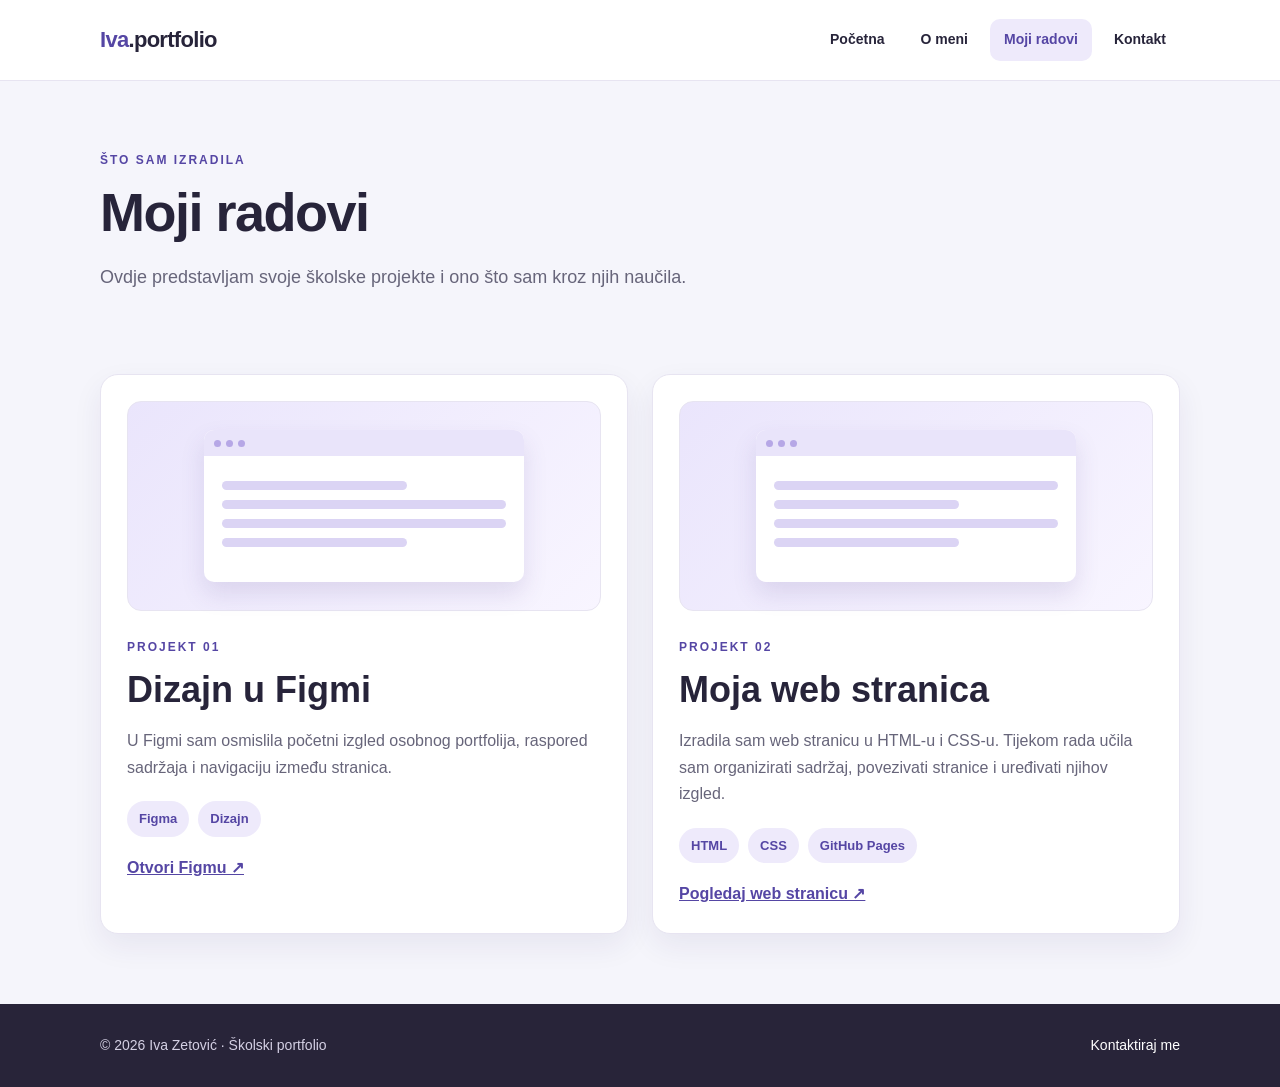
==== moji-radovi.html @ 2b5a87a5 "Add files via upload add school project" ====
<!DOCTYPE html>
<html lang="hr">
  <head>
    <meta charset="UTF-8" />
    <meta name="viewport" content="width=device-width, initial-scale=1.0" />
    <meta
      name="description"
      content="Moji školski radovi – dizajn u Figmi i web stranice izrađene tijekom nastave."
    />
    <title>Moji radovi | Portfolio Ive Zetović</title>
    <link rel="stylesheet" href="moji-radovi.css" />
  </head>
  <body>
    <header class="site-header">
      <div class="container header-inner">
        <a class="logo" href="index.html">Iva<span>.portfolio</span></a>
        <nav aria-label="Glavna navigacija">
          <ul>
            <li><a href="index.html">Početna</a></li>
            <li><a href="o-meni.html">O meni</a></li>
            <li>
              <a href="moji-radovi.html" aria-current="page">Moji radovi</a>
            </li>
            <li><a href="kontakt.html">Kontakt</a></li>
          </ul>
        </nav>
      </div>
    </header>
    <main>
      <section class="page-heading">
        <div class="container">
          <span class="eyebrow">Što sam izradila</span>
          <h1>Moji radovi</h1>
          <p class="lead">
            Ovdje predstavljam svoje školske projekte i ono što sam kroz njih
            naučila.
          </p>
        </div>
      </section>
      <section class="section-small">
        <div class="container two-col">
          <article class="card">
            <div class="project-preview" aria-hidden="true">
              <div class="browser">
                <div class="browser-top">
                  <span></span><span></span><span></span>
                </div>
                <div class="browser-body">
                  <div class="browser-line short"></div>
                  <div class="browser-line"></div>
                  <div class="browser-line"></div>
                  <div class="browser-line short"></div>
                </div>
              </div>
            </div>
            <span class="eyebrow">Projekt 01</span>
            <h2>Dizajn u Figmi</h2>
            <p>
              U Figmi sam osmislila početni izgled osobnog portfolija, raspored
              sadržaja i navigaciju između stranica.
            </p>
            <div class="tag-list">
              <span class="tag">Figma</span><span class="tag">Dizajn</span>
            </div>
            <div class="project-links">
              <a
                href="https://www.figma.com/design/STQXcvR2vk5FMPJRL3URQC/Iva_zetovi%C4%87?node-id=0-1&t=SELsaiFuubD7dHVm-1"
                target="_blank"
                rel="noopener noreferrer"
                >Otvori Figmu ↗</a
              >
            </div>
          </article>
          <article class="card">
            <div class="project-preview" aria-hidden="true">
              <div class="browser">
                <div class="browser-top">
                  <span></span><span></span><span></span>
                </div>
                <div class="browser-body">
                  <div class="browser-line"></div>
                  <div class="browser-line short"></div>
                  <div class="browser-line"></div>
                  <div class="browser-line short"></div>
                </div>
              </div>
            </div>
            <span class="eyebrow">Projekt 02</span>
            <h2>Moja web stranica</h2>
            <p>
              Izradila sam web stranicu u HTML-u i CSS-u. Tijekom rada učila sam
              organizirati sadržaj, povezivati stranice i uređivati njihov
              izgled.
            </p>
            <div class="tag-list">
              <span class="tag">HTML</span><span class="tag">CSS</span
              ><span class="tag">GitHub Pages</span>
            </div>
            <div class="project-links">
              <a
                href="https://iva2989.github.io/Skolska-web-stranica/"
                target="_blank"
                rel="noopener noreferrer"
                >Pogledaj web stranicu ↗</a
              >
            </div>
          </article>
        </div>
      </section>
    </main>
    <footer class="site-footer">
      <div class="container footer-inner">
        <p>© 2026 Iva Zetović · Školski portfolio</p>
        <a href="kontakt.html">Kontaktiraj me</a>
      </div>
    </footer>
  </body>
</html>
---- moji-radovi.css ----
:root {
  --pozadina: #f5f5fb;
  --bijela: #ffffff;
  --tekst: #27243a;
  --sekundarni: #67657a;
  --ljubicasta: #7564c8;
  --tamna-ljubicasta: #5546a4;
  --svijetla-ljubicasta: #eeeafb;
  --obrub: #e7e4f1;
  --sjena: 0 12px 30px rgba(48, 35, 102, 0.07);
}
* {
  box-sizing: border-box;
}
html {
  scroll-behavior: smooth;
}
body {
  margin: 0;
  background: var(--pozadina);
  color: var(--tekst);
  font-family: Arial, Helvetica, sans-serif;
  line-height: 1.65;
}
a {
  color: inherit;
}
a:focus-visible {
  outline: 3px solid #b5a8f5;
  outline-offset: 4px;
}
.container {
  width: min(1080px, calc(100% - 40px));
  margin: 0 auto;
}
.site-header {
  background: var(--bijela);
  border-bottom: 1px solid var(--obrub);
}
.header-inner {
  display: flex;
  align-items: center;
  justify-content: space-between;
  gap: 20px;
  min-height: 80px;
}
.logo {
  color: var(--tamna-ljubicasta);
  font-weight: 800;
  font-size: 22px;
  text-decoration: none;
  letter-spacing: -0.7px;
}
.logo span {
  color: var(--tekst);
}
nav ul {
  display: flex;
  flex-wrap: wrap;
  list-style: none;
  padding: 0;
  margin: 0;
  gap: 8px;
}
nav a {
  display: inline-block;
  padding: 9px 14px;
  border-radius: 10px;
  text-decoration: none;
  font-size: 14px;
  font-weight: 700;
  transition: background 0.2s, color 0.2s;
}
nav a:hover,
nav a[aria-current="page"] {
  background: var(--svijetla-ljubicasta);
  color: var(--tamna-ljubicasta);
}
main {
  min-height: calc(100vh - 180px);
}
.section {
  padding: 70px 0;
}
.section-small {
  padding: 45px 0 70px;
}
.eyebrow {
  display: inline-block;
  color: var(--tamna-ljubicasta);
  text-transform: uppercase;
  letter-spacing: 2px;
  font-size: 12px;
  font-weight: 800;
  margin-bottom: 10px;
}
h1,
h2,
h3,
p {
  margin-top: 0;
}
.accent {
  color: var(--ljubicasta);
}
h1 {
  font-size: clamp(34px, 5vw, 54px);
  line-height: 1.15;
  letter-spacing: -1.5px;
  margin-bottom: 20px;
}
h2 {
  font-size: clamp(26px, 3.4vw, 36px);
  line-height: 1.25;
  margin-bottom: 16px;
}
h3 {
  font-size: 20px;
  margin-bottom: 12px;
}
p {
  color: var(--sekundarni);
}
.lead {
  font-size: 18px;
  max-width: 650px;
}
.hero {
  display: grid;
  grid-template-columns: 1.3fr 0.85fr;
  gap: 55px;
  align-items: center;
}
.hero-text p {
  max-width: 530px;
}
.buttons {
  display: flex;
  flex-wrap: wrap;
  gap: 12px;
  margin-top: 26px;
}
.button {
  padding: 12px 22px;
  text-decoration: none;
  font-weight: bold;
  border-radius: 12px;
  display: inline-block;
  transition: transform 0.2s, background 0.2s;
}
.button:hover {
  transform: translateY(-2px);
}
.button-primary {
  background: var(--ljubicasta);
  color: var(--bijela);
}
.button-primary:hover {
  background: var(--tamna-ljubicasta);
}
.button-secondary {
  border: 1px solid var(--obrub);
  background: var(--bijela);
}
.profile-card {
  text-align: center;
  padding: 36px 26px;
  border: 1px solid var(--obrub);
  border-radius: 24px;
  background: var(--bijela);
  box-shadow: var(--sjena);
}
.avatar {
  width: 170px;
  height: 170px;
  margin: 0 auto 22px;
  border-radius: 50%;
  background: linear-gradient(145deg, #e5ddff, #c9bbf8);
  border: 7px solid #f2effe;
  display: grid;
  place-items: center;
  color: var(--tamna-ljubicasta);
  font-size: 60px;
  font-weight: 800;
  letter-spacing: -4px;
}
.profile-card h2 {
  font-size: 25px;
  margin-bottom: 4px;
}
.profile-card p {
  margin-bottom: 5px;
  font-size: 14px;
}
.info-strip {
  display: grid;
  grid-template-columns: repeat(3, 1fr);
  gap: 20px;
  margin-top: 54px;
}
.info-box,
.card {
  border: 1px solid var(--obrub);
  border-radius: 18px;
  background: var(--bijela);
  padding: 26px;
  box-shadow: var(--sjena);
}
.info-box strong {
  display: block;
  font-size: 22px;
  color: var(--tamna-ljubicasta);
  margin-bottom: 4px;
}
.info-box p {
  margin-bottom: 0;
  font-size: 14px;
}
.page-heading {
  padding: 65px 0 18px;
}
.page-heading p {
  max-width: 710px;
}
.two-col {
  display: grid;
  grid-template-columns: 1fr 1fr;
  gap: 24px;
}
.stack {
  display: grid;
  gap: 24px;
}
.card p:last-child {
  margin-bottom: 0;
}
.tag-list {
  display: flex;
  flex-wrap: wrap;
  gap: 9px;
  margin-top: 20px;
}
.tag {
  background: var(--svijetla-ljubicasta);
  color: var(--tamna-ljubicasta);
  padding: 7px 12px;
  border-radius: 30px;
  font-size: 13px;
  font-weight: 700;
}
.skill {
  margin-bottom: 22px;
}
.skill:last-child {
  margin-bottom: 0;
}
.skill h3 {
  margin-bottom: 5px;
  font-size: 17px;
}
.skill p {
  margin: 0;
}
.photo-placeholders {
  display: grid;
  grid-template-columns: 1fr 1fr;
  gap: 14px;
  margin-top: 20px;
}
.photo-placeholder {
  min-height: 160px;
  border: 2px dashed #c9c0eb;
  border-radius: 14px;
  background: #f2effc;
  display: grid;
  place-items: center;
  text-align: center;
  color: #6c5ba9;
  font-weight: 700;
  padding: 16px;
}
.project-preview {
  min-height: 210px;
  display: grid;
  place-items: center;
  background: linear-gradient(135deg, #eae5fc 0%, #f8f5ff 100%);
  border-radius: 14px;
  margin-bottom: 22px;
  border: 1px solid var(--obrub);
}
.browser {
  width: min(320px, 82%);
  background: white;
  border-radius: 10px;
  box-shadow: 0 12px 25px rgba(75, 54, 135, 0.13);
  overflow: hidden;
}
.browser-top {
  background: #e9e4fa;
  height: 26px;
  padding: 10px;
  display: flex;
  gap: 5px;
}
.browser-top span {
  width: 7px;
  height: 7px;
  background: #b6a7e6;
  border-radius: 50%;
}
.browser-body {
  padding: 25px 18px;
}
.browser-line {
  height: 9px;
  background: #dbd4f4;
  border-radius: 5px;
  margin-bottom: 10px;
}
.browser-line.short {
  width: 65%;
}
.project-links {
  display: flex;
  flex-wrap: wrap;
  gap: 12px;
  margin-top: 18px;
}
.project-links a {
  color: var(--tamna-ljubicasta);
  font-weight: 700;
  overflow-wrap: anywhere;
}
.contact-grid {
  display: grid;
  grid-template-columns: repeat(2, 1fr);
  gap: 20px;
}
.contact-item small {
  display: block;
  text-transform: uppercase;
  letter-spacing: 1px;
  font-weight: 700;
  color: var(--tamna-ljubicasta);
  margin-bottom: 12px;
}
.contact-item a {
  font-size: 17px;
  overflow-wrap: anywhere;
  text-decoration-color: #bbb2e6;
  text-underline-offset: 4px;
}
.contact-item a:hover {
  color: var(--tamna-ljubicasta);
}
.note {
  background: var(--svijetla-ljubicasta);
  padding: 18px 22px;
  border-radius: 14px;
  margin-top: 24px;
}
.note p {
  margin: 0;
  color: #504879;
}
.site-footer {
  background: #282439;
  color: #fff;
  padding: 30px 0;
}
.footer-inner {
  display: flex;
  gap: 18px;
  justify-content: space-between;
  align-items: center;
  flex-wrap: wrap;
}
.site-footer p {
  color: #d4d0e4;
  margin: 0;
  font-size: 14px;
}
.site-footer a {
  color: #fff;
  text-decoration: none;
  font-size: 14px;
}
.site-footer a:hover {
  text-decoration: underline;
}
@media (max-width: 760px) {
  .header-inner {
    flex-direction: column;
    justify-content: center;
    padding: 19px 0;
    gap: 12px;
  }
  nav ul {
    justify-content: center;
    gap: 2px;
  }
  nav a {
    padding: 8px 10px;
    font-size: 13px;
  }
  .section {
    padding: 45px 0;
  }
  .page-heading {
    padding-top: 45px;
  }
  .hero,
  .two-col,
  .contact-grid {
    grid-template-columns: 1fr;
  }
  .hero {
    gap: 35px;
  }
  .info-strip {
    grid-template-columns: 1fr;
    margin-top: 32px;
    gap: 12px;
  }
  .footer-inner {
    justify-content: center;
    text-align: center;
  }
}
@media (max-width: 420px) {
  .container {
    width: min(100% - 28px, 1080px);
  }
  .card,
  .info-box {
    padding: 20px;
  }
  .photo-placeholders {
    grid-template-columns: 1fr;
  }
  .contact-item a {
    font-size: 15px;
  }
}
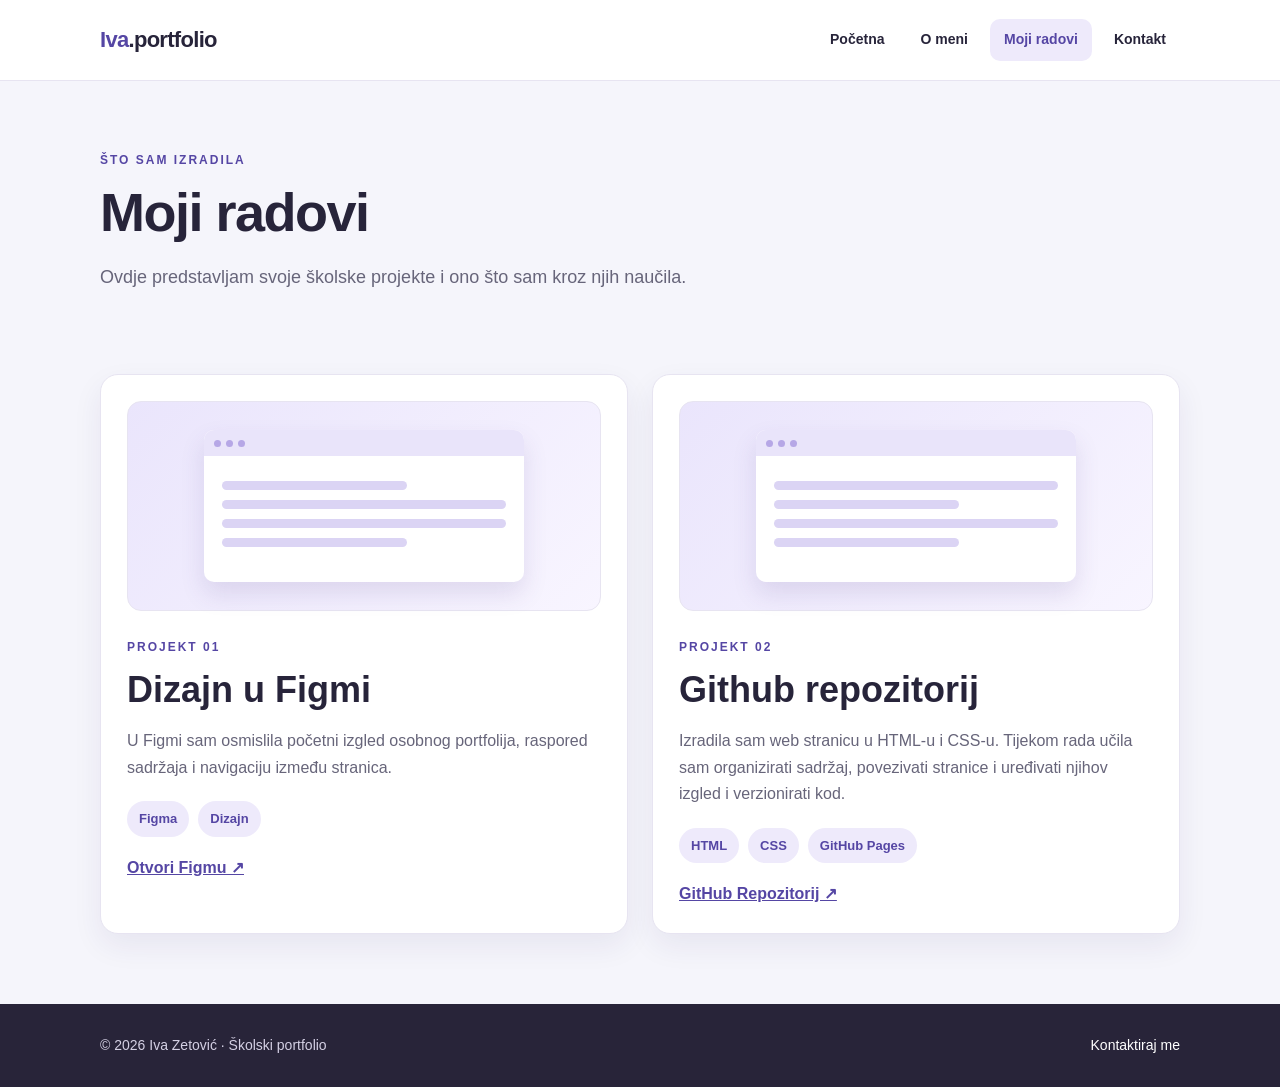
==== commit a65feb9d: "Add files via upload change link name" ====
--- a/moji-radovi.html
+++ b/moji-radovi.html
@@ -86,11 +86,11 @@
               </div>
             </div>
             <span class="eyebrow">Projekt 02</span>
-            <h2>Moja web stranica</h2>
+            <h2>Github repozitorij</h2>
             <p>
               Izradila sam web stranicu u HTML-u i CSS-u. Tijekom rada učila sam
               organizirati sadržaj, povezivati stranice i uređivati njihov
-              izgled.
+              izgled i verzionirati kod.
             </p>
             <div class="tag-list">
               <span class="tag">HTML</span><span class="tag">CSS</span
@@ -98,10 +98,10 @@
             </div>
             <div class="project-links">
               <a
-                href="https://iva2989.github.io/Skolska-web-stranica/"
+                href="https://github.com/ivaz998/about-iva-school-project"
                 target="_blank"
                 rel="noopener noreferrer"
-                >Pogledaj web stranicu ↗</a
+                >GitHub Repozitorij ↗</a
               >
             </div>
           </article>
